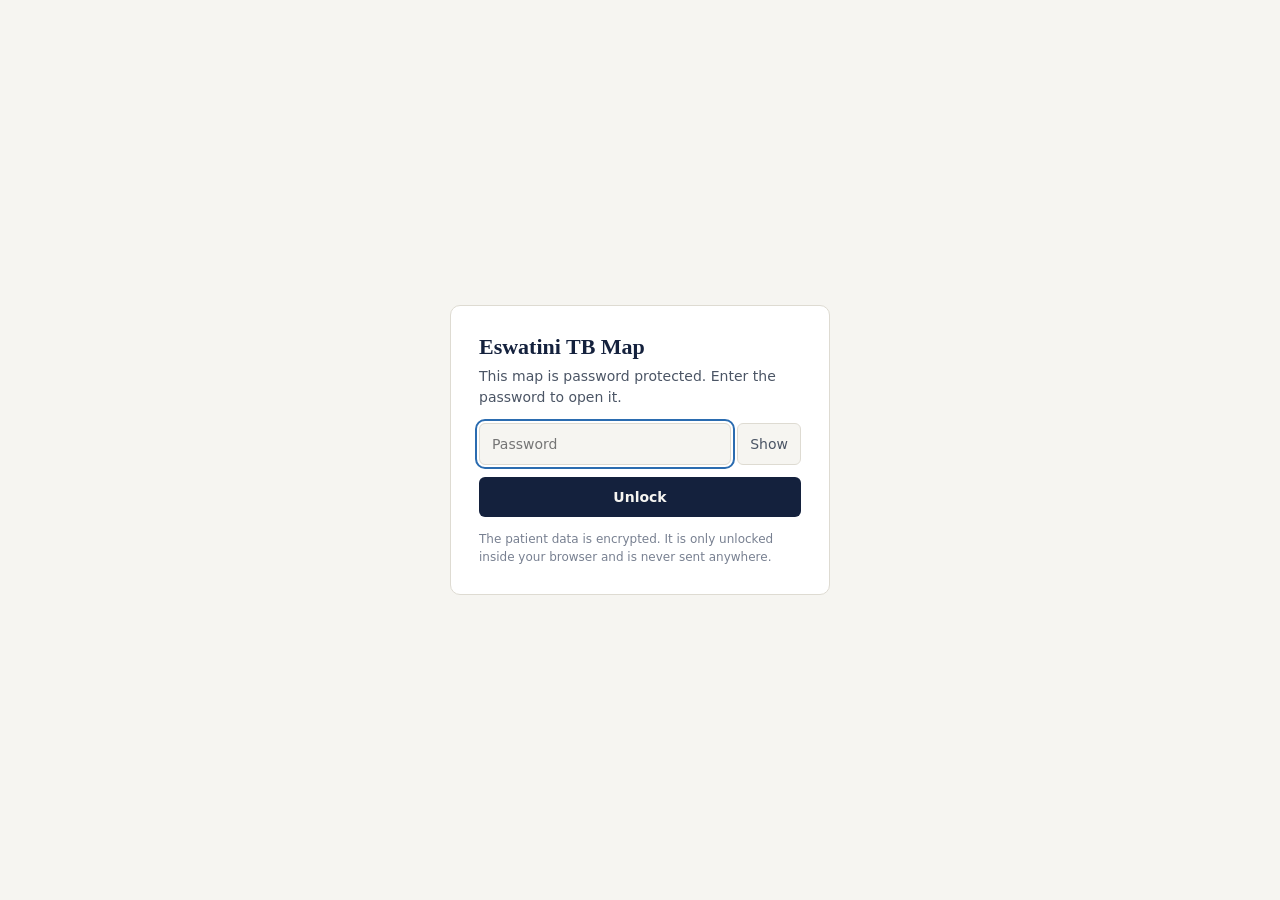
==== index.html @ c099e849 "Turn the TB map into a hostable website with charts - Split the single HTML file into index.html plu" ====
<!doctype html>
<html lang="en">
<head>
<meta charset="utf-8">
<meta name="viewport" content="width=device-width, initial-scale=1">
<meta name="robots" content="noindex, nofollow">
<meta http-equiv="Content-Security-Policy" content="default-src 'self'; script-src 'self'; style-src 'self' 'unsafe-inline'; img-src 'self' data: https://tile.openstreetmap.org; connect-src 'self'; object-src 'none'; base-uri 'self'; form-action 'none'">
<meta name="description" content="Eswatini TB map: where TB patients live and where they died, with charts by region, age, sex, HIV status and TB type.">
<title>Eswatini TB Map</title>
<link rel="icon" href="data:image/svg+xml,%3Csvg xmlns='http://www.w3.org/2000/svg' viewBox='0 0 32 32'%3E%3Ccircle cx='16' cy='16' r='13' fill='%233b8bc4'/%3E%3Ccircle cx='21' cy='12' r='5' fill='%23b3261e'/%3E%3C/svg%3E">
<link rel="stylesheet" href="assets/leaflet/leaflet.css">
<link rel="stylesheet" href="assets/app.css">
<script src="assets/leaflet/leaflet.js" defer></script>
<script src="assets/tb-data.enc.js" defer></script>
<script src="assets/app.js" defer></script>
</head>
<body class="locked">

<div class="lock" id="lockScreen">
  <form class="lock-card" id="lockForm" autocomplete="off">
    <h1>Eswatini TB Map</h1>
    <p>This map is password protected. Enter the password to open it.</p>
    <div class="pw">
      <input type="password" id="lockPassword" placeholder="Password" aria-label="Password" required autofocus>
      <button type="button" class="pw-toggle" id="pwToggle" aria-pressed="false" aria-label="Show password">Show</button>
    </div>
    <button type="submit" id="lockSubmit">Unlock</button>
    <p class="lock-error" id="lockError" role="alert" hidden>That password is not right. Try again.</p>
    <p class="lock-note">The patient data is encrypted. It is only unlocked inside your browser and is never sent anywhere.</p>
  </form>
</div>

<div class="app">
  <aside class="side">
    <div class="side-scroll">
      <div class="head">
        <h1>Eswatini TB Map</h1>
        <button class="btn btn-sm" type="button" id="bLock" title="Lock the map again">Lock</button>
      </div>
      <p class="sub">Where TB patients live and where they died. Click a circle or a bar for details.</p>
      <div class="banner">For internal use by the organisation only. Do not share outside it.</div>

      <div class="seg" role="group" aria-label="What to show">
        <button type="button" data-view="all" aria-pressed="true">All patients</button>
        <button type="button" data-view="deaths" aria-pressed="false">Deaths only</button>
        <button type="button" data-view="alive" aria-pressed="false">Alive only</button>
      </div>

      <div class="kpis" aria-live="polite">
        <div class="kpi"><b id="kPat">0</b><span>patients</span></div>
        <div class="kpi"><b id="kDead">0</b><span>deaths</span></div>
        <div class="kpi"><b id="kRate">0%</b><span>death rate</span></div>
        <div class="kpi"><b id="kLoc">0</b><span>places</span></div>
      </div>

      <div class="sec">Filters</div>
      <div class="chips" id="chips" aria-live="polite"></div>
      <div class="filters">
        <label>Region<select id="fRegion"><option value="">All</option></select></label>
        <label>TB type<select id="fTb"><option value="">All</option><option value="0">Drug-sensitive</option><option value="1">MDR-TB</option></select></label>
        <label>HIV status<select id="fHiv"><option value="">All</option><option value="1">Positive</option><option value="0">Negative</option></select></label>
        <label>Sex<select id="fSex"><option value="">All</option></select></label>
        <label>Age group<select id="fAge"><option value="">All</option></select></label>
        <label>Constituency<select id="fConst"><option value="">All</option></select></label>
      </div>
      <div class="checks">
        <label><input type="checkbox" id="cSpread" checked> Spread stacked areas apart</label>
        <label><input type="checkbox" id="cBase" checked> Show street basemap</label>
      </div>
      <div class="row">
        <button class="btn" type="button" id="bReset">Reset filters</button>
        <button class="btn" type="button" id="bFit">Zoom to all</button>
        <label class="btn" for="fGeo" style="margin:0">Add boundaries (GeoJSON)</label>
        <input type="file" id="fGeo" accept=".geojson,.json,application/geo+json,application/json" hidden>
      </div>
      <div class="row">
        <button class="btn" type="button" id="bCsv">Download summary (CSV)</button>
        <button class="btn" type="button" id="bLink">Copy link to this view</button>
      </div>
      <p class="hint" id="actionNote" aria-live="polite"></p>

      <div class="sec">How to read it</div>
      <div class="legend" id="legend"></div>
      <div class="sizes" id="sizes"></div>

      <div class="sec" id="placesTitle">Biggest places</div>
      <ul class="places" id="places"></ul>
    </div>
    <div class="foot">Everything runs in your browser. No patient data leaves this page. Only the basemap pictures are fetched, and the checkbox above turns them off.</div>
  </aside>

  <main class="mainwrap">
    <div class="tabs" role="tablist" aria-label="View">
      <button type="button" role="tab" id="tabMap" aria-controls="panelMap" aria-selected="true">Map</button>
      <button type="button" role="tab" id="tabCharts" aria-controls="panelCharts" aria-selected="false" tabindex="-1">Charts</button>
    </div>
    <section class="mapwrap" id="panelMap" role="tabpanel" aria-labelledby="tabMap">
      <div id="map" role="application" aria-label="Map of TB patients in Eswatini"></div>
      <div class="mapnote" id="mapNote"></div>
    </section>
    <section class="charts" id="panelCharts" role="tabpanel" aria-labelledby="tabCharts" hidden>
      <div class="charts-head">
        <h2>Patients and deaths by group</h2>
        <p class="sub">Each bar splits the patients in a group into <span class="key"><i class="sw sw-alive"></i>alive</span> and <span class="key"><i class="sw sw-died"></i>died</span>. The death rate is on the right. Click a bar to filter everything by it. Charts follow the filters on the left.</p>
        <p class="sub small">Death rates for groups with fewer than 10 patients are shown in grey because one patient more or less changes them a lot.</p>
      </div>
      <div class="chart-grid" id="chartGrid"></div>
    </section>
  </main>
</div>

<noscript><p style="padding:16px">This map needs JavaScript turned on.</p></noscript>
</body>
</html>
---- assets/leaflet/leaflet.css ----
/* required styles */

.leaflet-pane,
.leaflet-tile,
.leaflet-marker-icon,
.leaflet-marker-shadow,
.leaflet-tile-container,
.leaflet-pane > svg,
.leaflet-pane > canvas,
.leaflet-zoom-box,
.leaflet-image-layer,
.leaflet-layer {
	position: absolute;
	left: 0;
	top: 0;
	}
.leaflet-container {
	overflow: hidden;
	}
.leaflet-tile,
.leaflet-marker-icon,
.leaflet-marker-shadow {
	-webkit-user-select: none;
	   -moz-user-select: none;
	        user-select: none;
	  -webkit-user-drag: none;
	}
/* Prevents IE11 from highlighting tiles in blue */
.leaflet-tile::selection {
	background: transparent;
}
/* Safari renders non-retina tile on retina better with this, but Chrome is worse */
.leaflet-safari .leaflet-tile {
	image-rendering: -webkit-optimize-contrast;
	}
/* hack that prevents hw layers "stretching" when loading new tiles */
.leaflet-safari .leaflet-tile-container {
	width: 1600px;
	height: 1600px;
	-webkit-transform-origin: 0 0;
	}
.leaflet-marker-icon,
.leaflet-marker-shadow {
	display: block;
	}
/* .leaflet-container svg: reset svg max-width decleration shipped in Joomla! (joomla.org) 3.x */
/* .leaflet-container img: map is broken in FF if you have max-width: 100% on tiles */
.leaflet-container .leaflet-overlay-pane svg {
	max-width: none !important;
	max-height: none !important;
	}
.leaflet-container .leaflet-marker-pane img,
.leaflet-container .leaflet-shadow-pane img,
.leaflet-container .leaflet-tile-pane img,
.leaflet-container img.leaflet-image-layer,
.leaflet-container .leaflet-tile {
	max-width: none !important;
	max-height: none !important;
	width: auto;
	padding: 0;
	}

.leaflet-container img.leaflet-tile {
	/* See: https://bugs.chromium.org/p/chromium/issues/detail?id=600120 */
	mix-blend-mode: plus-lighter;
}

.leaflet-container.leaflet-touch-zoom {
	-ms-touch-action: pan-x pan-y;
	touch-action: pan-x pan-y;
	}
.leaflet-container.leaflet-touch-drag {
	-ms-touch-action: pinch-zoom;
	/* Fallback for FF which doesn't support pinch-zoom */
	touch-action: none;
	touch-action: pinch-zoom;
}
.leaflet-container.leaflet-touch-drag.leaflet-touch-zoom {
	-ms-touch-action: none;
	touch-action: none;
}
.leaflet-container {
	-webkit-tap-highlight-color: transparent;
}
.leaflet-container a {
	-webkit-tap-highlight-color: rgba(51, 181, 229, 0.4);
}
.leaflet-tile {
	filter: inherit;
	visibility: hidden;
	}
.leaflet-tile-loaded {
	visibility: inherit;
	}
.leaflet-zoom-box {
	width: 0;
	height: 0;
	-moz-box-sizing: border-box;
	     box-sizing: border-box;
	z-index: 800;
	}
/* workaround for https://bugzilla.mozilla.org/show_bug.cgi?id=888319 */
.leaflet-overlay-pane svg {
	-moz-user-select: none;
	}

.leaflet-pane         { z-index: 400; }

.leaflet-tile-pane    { z-index: 200; }
.leaflet-overlay-pane { z-index: 400; }
.leaflet-shadow-pane  { z-index: 500; }
.leaflet-marker-pane  { z-index: 600; }
.leaflet-tooltip-pane   { z-index: 650; }
.leaflet-popup-pane   { z-index: 700; }

.leaflet-map-pane canvas { z-index: 100; }
.leaflet-map-pane svg    { z-index: 200; }

.leaflet-vml-shape {
	width: 1px;
	height: 1px;
	}
.lvml {
	behavior: url(#default#VML);
	display: inline-block;
	position: absolute;
	}


/* control positioning */

.leaflet-control {
	position: relative;
	z-index: 800;
	pointer-events: visiblePainted; /* IE 9-10 doesn't have auto */
	pointer-events: auto;
	}
.leaflet-top,
.leaflet-bottom {
	position: absolute;
	z-index: 1000;
	pointer-events: none;
	}
.leaflet-top {
	top: 0;
	}
.leaflet-right {
	right: 0;
	}
.leaflet-bottom {
	bottom: 0;
	}
.leaflet-left {
	left: 0;
	}
.leaflet-control {
	float: left;
	clear: both;
	}
.leaflet-right .leaflet-control {
	float: right;
	}
.leaflet-top .leaflet-control {
	margin-top: 10px;
	}
.leaflet-bottom .leaflet-control {
	margin-bottom: 10px;
	}
.leaflet-left .leaflet-control {
	margin-left: 10px;
	}
.leaflet-right .leaflet-control {
	margin-right: 10px;
	}


/* zoom and fade animations */

.leaflet-fade-anim .leaflet-popup {
	opacity: 0;
	-webkit-transition: opacity 0.2s linear;
	   -moz-transition: opacity 0.2s linear;
	        transition: opacity 0.2s linear;
	}
.leaflet-fade-anim .leaflet-map-pane .leaflet-popup {
	opacity: 1;
	}
.leaflet-zoom-animated {
	-webkit-transform-origin: 0 0;
	    -ms-transform-origin: 0 0;
	        transform-origin: 0 0;
	}
svg.leaflet-zoom-animated {
	will-change: transform;
}

.leaflet-zoom-anim .leaflet-zoom-animated {
	-webkit-transition: -webkit-transform 0.25s cubic-bezier(0,0,0.25,1);
	   -moz-transition:    -moz-transform 0.25s cubic-bezier(0,0,0.25,1);
	        transition:         transform 0.25s cubic-bezier(0,0,0.25,1);
	}
.leaflet-zoom-anim .leaflet-tile,
.leaflet-pan-anim .leaflet-tile {
	-webkit-transition: none;
	   -moz-transition: none;
	        transition: none;
	}

.leaflet-zoom-anim .leaflet-zoom-hide {
	visibility: hidden;
	}


/* cursors */

.leaflet-interactive {
	cursor: pointer;
	}
.leaflet-grab {
	cursor: -webkit-grab;
	cursor:    -moz-grab;
	cursor:         grab;
	}
.leaflet-crosshair,
.leaflet-crosshair .leaflet-interactive {
	cursor: crosshair;
	}
.leaflet-popup-pane,
.leaflet-control {
	cursor: auto;
	}
.leaflet-dragging .leaflet-grab,
.leaflet-dragging .leaflet-grab .leaflet-interactive,
.leaflet-dragging .leaflet-marker-draggable {
	cursor: move;
	cursor: -webkit-grabbing;
	cursor:    -moz-grabbing;
	cursor:         grabbing;
	}

/* marker & overlays interactivity */
.leaflet-marker-icon,
.leaflet-marker-shadow,
.leaflet-image-layer,
.leaflet-pane > svg path,
.leaflet-tile-container {
	pointer-events: none;
	}

.leaflet-marker-icon.leaflet-interactive,
.leaflet-image-layer.leaflet-interactive,
.leaflet-pane > svg path.leaflet-interactive,
svg.leaflet-image-layer.leaflet-interactive path {
	pointer-events: visiblePainted; /* IE 9-10 doesn't have auto */
	pointer-events: auto;
	}

/* visual tweaks */

.leaflet-container {
	background: #ddd;
	outline-offset: 1px;
	}
.leaflet-container a {
	color: #0078A8;
	}
.leaflet-zoom-box {
	border: 2px dotted #38f;
	background: rgba(255,255,255,0.5);
	}


/* general typography */
.leaflet-container {
	font-family: "Helvetica Neue", Arial, Helvetica, sans-serif;
	font-size: 12px;
	font-size: 0.75rem;
	line-height: 1.5;
	}


/* general toolbar styles */

.leaflet-bar {
	box-shadow: 0 1px 5px rgba(0,0,0,0.65);
	border-radius: 4px;
	}
.leaflet-bar a {
	background-color: #fff;
	border-bottom: 1px solid #ccc;
	width: 26px;
	height: 26px;
	line-height: 26px;
	display: block;
	text-align: center;
	text-decoration: none;
	color: black;
	}
.leaflet-bar a,
.leaflet-control-layers-toggle {
	background-position: 50% 50%;
	background-repeat: no-repeat;
	display: block;
	}
.leaflet-bar a:hover,
.leaflet-bar a:focus {
	background-color: #f4f4f4;
	}
.leaflet-bar a:first-child {
	border-top-left-radius: 4px;
	border-top-right-radius: 4px;
	}
.leaflet-bar a:last-child {
	border-bottom-left-radius: 4px;
	border-bottom-right-radius: 4px;
	border-bottom: none;
	}
.leaflet-bar a.leaflet-disabled {
	cursor: default;
	background-color: #f4f4f4;
	color: #bbb;
	}

.leaflet-touch .leaflet-bar a {
	width: 30px;
	height: 30px;
	line-height: 30px;
	}
.leaflet-touch .leaflet-bar a:first-child {
	border-top-left-radius: 2px;
	border-top-right-radius: 2px;
	}
.leaflet-touch .leaflet-bar a:last-child {
	border-bottom-left-radius: 2px;
	border-bottom-right-radius: 2px;
	}

/* zoom control */

.leaflet-control-zoom-in,
.leaflet-control-zoom-out {
	font: bold 18px 'Lucida Console', Monaco, monospace;
	text-indent: 1px;
	}

.leaflet-touch .leaflet-control-zoom-in, .leaflet-touch .leaflet-control-zoom-out  {
	font-size: 22px;
	}


/* layers control */

.leaflet-control-layers {
	box-shadow: 0 1px 5px rgba(0,0,0,0.4);
	background: #fff;
	border-radius: 5px;
	}
.leaflet-control-layers-toggle {
	background-image: url(images/layers.png);
	width: 36px;
	height: 36px;
	}
.leaflet-retina .leaflet-control-layers-toggle {
	background-image: url(images/layers-2x.png);
	background-size: 26px 26px;
	}
.leaflet-touch .leaflet-control-layers-toggle {
	width: 44px;
	height: 44px;
	}
.leaflet-control-layers .leaflet-control-layers-list,
.leaflet-control-layers-expanded .leaflet-control-layers-toggle {
	display: none;
	}
.leaflet-control-layers-expanded .leaflet-control-layers-list {
	display: block;
	position: relative;
	}
.leaflet-control-layers-expanded {
	padding: 6px 10px 6px 6px;
	color: #333;
	background: #fff;
	}
.leaflet-control-layers-scrollbar {
	overflow-y: scroll;
	overflow-x: hidden;
	padding-right: 5px;
	}
.leaflet-control-layers-selector {
	margin-top: 2px;
	position: relative;
	top: 1px;
	}
.leaflet-control-layers label {
	display: block;
	font-size: 13px;
	font-size: 1.08333em;
	}
.leaflet-control-layers-separator {
	height: 0;
	border-top: 1px solid #ddd;
	margin: 5px -10px 5px -6px;
	}

/* Default icon URLs */
.leaflet-default-icon-path { /* used only in path-guessing heuristic, see L.Icon.Default */
	background-image: url(images/marker-icon.png);
	}


/* attribution and scale controls */

.leaflet-container .leaflet-control-attribution {
	background: #fff;
	background: rgba(255, 255, 255, 0.8);
	margin: 0;
	}
.leaflet-control-attribution,
.leaflet-control-scale-line {
	padding: 0 5px;
	color: #333;
	line-height: 1.4;
	}
.leaflet-control-attribution a {
	text-decoration: none;
	}
.leaflet-control-attribution a:hover,
.leaflet-control-attribution a:focus {
	text-decoration: underline;
	}
.leaflet-attribution-flag {
	display: inline !important;
	vertical-align: baseline !important;
	width: 1em;
	height: 0.6669em;
	}
.leaflet-left .leaflet-control-scale {
	margin-left: 5px;
	}
.leaflet-bottom .leaflet-control-scale {
	margin-bottom: 5px;
	}
.leaflet-control-scale-line {
	border: 2px solid #777;
	border-top: none;
	line-height: 1.1;
	padding: 2px 5px 1px;
	white-space: nowrap;
	-moz-box-sizing: border-box;
	     box-sizing: border-box;
	background: rgba(255, 255, 255, 0.8);
	text-shadow: 1px 1px #fff;
	}
.leaflet-control-scale-line:not(:first-child) {
	border-top: 2px solid #777;
	border-bottom: none;
	margin-top: -2px;
	}
.leaflet-control-scale-line:not(:first-child):not(:last-child) {
	border-bottom: 2px solid #777;
	}

.leaflet-touch .leaflet-control-attribution,
.leaflet-touch .leaflet-control-layers,
.leaflet-touch .leaflet-bar {
	box-shadow: none;
	}
.leaflet-touch .leaflet-control-layers,
.leaflet-touch .leaflet-bar {
	border: 2px solid rgba(0,0,0,0.2);
	background-clip: padding-box;
	}


/* popup */

.leaflet-popup {
	position: absolute;
	text-align: center;
	margin-bottom: 20px;
	}
.leaflet-popup-content-wrapper {
	padding: 1px;
	text-align: left;
	border-radius: 12px;
	}
.leaflet-popup-content {
	margin: 13px 24px 13px 20px;
	line-height: 1.3;
	font-size: 13px;
	font-size: 1.08333em;
	min-height: 1px;
	}
.leaflet-popup-content p {
	margin: 17px 0;
	margin: 1.3em 0;
	}
.leaflet-popup-tip-container {
	width: 40px;
	height: 20px;
	position: absolute;
	left: 50%;
	margin-top: -1px;
	margin-left: -20px;
	overflow: hidden;
	pointer-events: none;
	}
.leaflet-popup-tip {
	width: 17px;
	height: 17px;
	padding: 1px;

	margin: -10px auto 0;
	pointer-events: auto;

	-webkit-transform: rotate(45deg);
	   -moz-transform: rotate(45deg);
	    -ms-transform: rotate(45deg);
	        transform: rotate(45deg);
	}
.leaflet-popup-content-wrapper,
.leaflet-popup-tip {
	background: white;
	color: #333;
	box-shadow: 0 3px 14px rgba(0,0,0,0.4);
	}
.leaflet-container a.leaflet-popup-close-button {
	position: absolute;
	top: 0;
	right: 0;
	border: none;
	text-align: center;
	width: 24px;
	height: 24px;
	font: 16px/24px Tahoma, Verdana, sans-serif;
	color: #757575;
	text-decoration: none;
	background: transparent;
	}
.leaflet-container a.leaflet-popup-close-button:hover,
.leaflet-container a.leaflet-popup-close-button:focus {
	color: #585858;
	}
.leaflet-popup-scrolled {
	overflow: auto;
	}

.leaflet-oldie .leaflet-popup-content-wrapper {
	-ms-zoom: 1;
	}
.leaflet-oldie .leaflet-popup-tip {
	width: 24px;
	margin: 0 auto;

	-ms-filter: "progid:DXImageTransform.Microsoft.Matrix(M11=0.70710678, M12=0.70710678, M21=-0.70710678, M22=0.70710678)";
	filter: progid:DXImageTransform.Microsoft.Matrix(M11=0.70710678, M12=0.70710678, M21=-0.70710678, M22=0.70710678);
	}

.leaflet-oldie .leaflet-control-zoom,
.leaflet-oldie .leaflet-control-layers,
.leaflet-oldie .leaflet-popup-content-wrapper,
.leaflet-oldie .leaflet-popup-tip {
	border: 1px solid #999;
	}


/* div icon */

.leaflet-div-icon {
	background: #fff;
	border: 1px solid #666;
	}


/* Tooltip */
/* Base styles for the element that has a tooltip */
.leaflet-tooltip {
	position: absolute;
	padding: 6px;
	background-color: #fff;
	border: 1px solid #fff;
	border-radius: 3px;
	color: #222;
	white-space: nowrap;
	-webkit-user-select: none;
	-moz-user-select: none;
	-ms-user-select: none;
	user-select: none;
	pointer-events: none;
	box-shadow: 0 1px 3px rgba(0,0,0,0.4);
	}
.leaflet-tooltip.leaflet-interactive {
	cursor: pointer;
	pointer-events: auto;
	}
.leaflet-tooltip-top:before,
.leaflet-tooltip-bottom:before,
.leaflet-tooltip-left:before,
.leaflet-tooltip-right:before {
	position: absolute;
	pointer-events: none;
	border: 6px solid transparent;
	background: transparent;
	content: "";
	}

/* Directions */

.leaflet-tooltip-bottom {
	margin-top: 6px;
}
.leaflet-tooltip-top {
	margin-top: -6px;
}
.leaflet-tooltip-bottom:before,
.leaflet-tooltip-top:before {
	left: 50%;
	margin-left: -6px;
	}
.leaflet-tooltip-top:before {
	bottom: 0;
	margin-bottom: -12px;
	border-top-color: #fff;
	}
.leaflet-tooltip-bottom:before {
	top: 0;
	margin-top: -12px;
	margin-left: -6px;
	border-bottom-color: #fff;
	}
.leaflet-tooltip-left {
	margin-left: -6px;
}
.leaflet-tooltip-right {
	margin-left: 6px;
}
.leaflet-tooltip-left:before,
.leaflet-tooltip-right:before {
	top: 50%;
	margin-top: -6px;
	}
.leaflet-tooltip-left:before {
	right: 0;
	margin-right: -12px;
	border-left-color: #fff;
	}
.leaflet-tooltip-right:before {
	left: 0;
	margin-left: -12px;
	border-right-color: #fff;
	}

/* Printing */

@media print {
	/* Prevent printers from removing background-images of controls. */
	.leaflet-control {
		-webkit-print-color-adjust: exact;
		print-color-adjust: exact;
		}
	}
---- assets/app.css ----
:root{
  --bg:#f6f5f1; --panel:#ffffff; --ink:#1d2433; --ink2:#4b5565; --ink3:#788091; --line:#dedbd2;
  --blue:#3b8bc4; --amber:#f2a33a; --red:#b3261e; --accent:#14213d; --focus:#2b6cb0;
  --alive:#3b8bc4; --died:#b3261e;
  --font-serif:Georgia,"Times New Roman",serif;
  --font:system-ui,-apple-system,"Segoe UI",Roboto,Helvetica,Arial,sans-serif;
}
@media (prefers-color-scheme: dark){
  :root:not([data-theme="light"]){
    --bg:#14171c; --panel:#1c2027; --ink:#e8eaee; --ink2:#b4bac5; --ink3:#8a92a0; --line:#2e343e;
    --blue:#5aa5da; --amber:#f2b158; --red:#e0584f; --accent:#e8eaee; --focus:#7db3ea;
    --alive:#3987e5; --died:#e0584f;
  }
}
:root[data-theme="dark"]{
  --bg:#14171c; --panel:#1c2027; --ink:#e8eaee; --ink2:#b4bac5; --ink3:#8a92a0; --line:#2e343e;
  --blue:#5aa5da; --amber:#f2b158; --red:#e0584f; --accent:#e8eaee; --focus:#7db3ea;
  --alive:#3987e5; --died:#e0584f;
}
*{box-sizing:border-box}
html,body{height:100%}
body{margin:0;background:var(--bg);color:var(--ink);font:14px/1.45 var(--font)}
h1,h2,h3{font-family:var(--font-serif);font-weight:600;margin:0;color:var(--accent)}
button,select,input{font:inherit;color:inherit}
:focus-visible{outline:2px solid var(--focus);outline-offset:2px}

/* lock screen */
body.locked .app{display:none}
.lock{position:fixed;inset:0;display:grid;place-items:center;background:var(--bg);padding:16px;z-index:5000}
.lock-card{width:min(380px,100%);background:var(--panel);border:1px solid var(--line);border-radius:10px;padding:28px}
.lock-card h1{font-size:22px;margin-bottom:6px}
.lock-card p{color:var(--ink2);margin:0 0 16px}
.lock-card input{width:100%;padding:10px 12px;border:1px solid var(--line);border-radius:6px;background:var(--bg);margin-bottom:12px}
.lock-card button{width:100%;padding:10px;border:0;border-radius:6px;background:var(--accent);color:var(--bg);font-weight:600;cursor:pointer}
.lock-card button:disabled{opacity:.6;cursor:default}
.lock-error{color:var(--red);margin:10px 0 0 !important}

/* layout */
.app{display:grid;grid-template-columns:352px 1fr;height:100vh}
.side{display:flex;flex-direction:column;min-height:0;background:var(--panel);border-right:1px solid var(--line)}
.side-scroll{overflow:auto;padding:18px 18px 12px;flex:1}
.mainwrap{display:flex;flex-direction:column;min-height:0;min-width:0}
.mapwrap{position:relative;min-height:0;flex:1}
.mapwrap[hidden],.charts[hidden]{display:none}
#map{position:absolute;inset:0;background:#e9f0f4}
h1{font-size:22px;line-height:1.2}
.sub{color:var(--ink2);margin:4px 0 14px;font-size:13px}
.banner{font-size:12px;color:var(--ink2);background:var(--bg);border:1px solid var(--line);border-radius:6px;padding:7px 9px;margin-bottom:14px}

.seg{display:grid;grid-template-columns:repeat(3,1fr);border:1px solid var(--line);border-radius:7px;overflow:hidden;margin-bottom:14px}
.seg button{background:transparent;border:0;padding:8px 4px;cursor:pointer;color:var(--ink2);font-size:13px;border-right:1px solid var(--line)}
.seg button:last-child{border-right:0}
.seg button[aria-pressed="true"]{background:var(--accent);color:var(--bg);font-weight:600}

.kpis{display:grid;grid-template-columns:repeat(4,1fr);gap:8px;margin-bottom:16px}
.kpi{border-top:2px solid var(--line);padding-top:6px}
.kpi b{display:block;font-size:22px;line-height:1.1;font-variant-numeric:tabular-nums}
.kpi span{font-size:11.5px;color:var(--ink2)}

.sec{font-size:12px;letter-spacing:.06em;text-transform:uppercase;color:var(--ink3);margin:16px 0 8px}
.filters{display:grid;grid-template-columns:1fr 1fr;gap:8px}
.filters label{display:block;font-size:12px;color:var(--ink2)}
.filters select{width:100%;margin-top:2px;padding:6px 8px;border:1px solid var(--line);border-radius:6px;background:var(--bg)}
.checks{display:grid;gap:6px;margin-top:10px}
.checks label{display:flex;gap:8px;align-items:center;font-size:13px;cursor:pointer}
.row{display:flex;gap:8px;flex-wrap:wrap;margin-top:10px}
.btn{border:1px solid var(--line);background:var(--bg);padding:6px 10px;border-radius:6px;cursor:pointer;font-size:13px}
.btn:hover{border-color:var(--ink3)}

.legend{display:grid;gap:6px;font-size:13px}
.legend .item{display:flex;align-items:center;gap:8px}
.dot{width:12px;height:12px;border-radius:50%;display:inline-block}
.sizes{display:flex;align-items:flex-end;gap:14px;margin-top:8px}
.sizes div{text-align:center;font-size:12px;color:var(--ink2)}
.sizes svg{display:block;margin:0 auto 2px}

.places{list-style:none;margin:0;padding:0}
.places li{margin:0}
.places button{width:100%;display:grid;grid-template-columns:1fr auto;gap:8px;align-items:center;text-align:left;border:0;background:transparent;padding:7px 4px;border-bottom:1px solid var(--line);cursor:pointer}
.places button:hover{background:var(--bg)}
.places .nm{font-size:13px}
.places .nm small{display:block;color:var(--ink3);font-size:11.5px}
.places .bar{display:flex;align-items:center;gap:8px;font-variant-numeric:tabular-nums;font-size:13px}
.places .bar i{display:block;height:6px;border-radius:3px;background:var(--blue)}
.foot{padding:10px 18px;border-top:1px solid var(--line);font-size:11.5px;color:var(--ink3)}

/* map overlays */
.leaflet-container{font:inherit}
.leaflet-popup-content{margin:12px 14px;min-width:210px;color:#1d2433;font-size:13px}
.pop h3{font-size:15px;margin-bottom:2px;color:#14213d}
.pop .meta{color:#4b5565;margin-bottom:8px}
.pop table{border-collapse:collapse;width:100%}
.pop td{padding:2px 0}
.pop td:last-child{text-align:right;font-variant-numeric:tabular-nums;font-weight:600}
.pop .areas{margin-top:8px;color:#4b5565;font-size:12px;max-height:110px;overflow:auto}
.pop .warn{margin-top:8px;font-size:11.5px;color:#788091;font-style:italic}
.mapnote{position:absolute;left:10px;bottom:10px;z-index:900;background:rgba(255,255,255,.92);color:#4b5565;border:1px solid #dedbd2;border-radius:6px;padding:5px 8px;font-size:11.5px;max-width:min(520px,70%)}

@media (max-width:860px){
  .app{grid-template-columns:1fr;grid-template-rows:auto 1fr;height:auto;min-height:100vh}
  .mainwrap{order:-1}
  .mapwrap{height:60vh;flex:none}
  .charts{max-height:none}
  .side{border-right:0}
  .side-scroll{overflow:visible}
}

/* lock screen extras */
.pw{display:flex;gap:6px;margin-bottom:12px}
.pw input{margin-bottom:0 !important}
.lock-card .pw .pw-toggle{width:auto;padding:0 12px;background:var(--bg);color:var(--ink2);border:1px solid var(--line);font-weight:400}
.lock-note{font-size:12px;margin:14px 0 0 !important;color:var(--ink3) !important}

/* sidebar extras */
.head{display:flex;justify-content:space-between;align-items:flex-start;gap:8px}
.btn-sm{padding:3px 9px;font-size:12px}
.hint{font-size:12px;color:var(--ink2);margin:6px 0 0;min-height:1em}
.chips{display:flex;flex-wrap:wrap;gap:6px;margin-bottom:8px}
.chips:empty{display:none}
.chip{display:inline-flex;align-items:center;gap:6px;border:1px solid var(--line);background:var(--bg);border-radius:999px;padding:2px 4px 2px 10px;font-size:12px}
.chip button{border:0;background:transparent;cursor:pointer;color:var(--ink2);padding:0 6px;font-size:14px;line-height:1}
.chip button:hover{color:var(--ink)}

/* tabs */
.tabs{display:flex;gap:2px;padding:8px 10px 0;background:var(--panel);border-bottom:1px solid var(--line)}
.tabs button{border:1px solid transparent;border-bottom:0;background:transparent;padding:7px 16px;border-radius:7px 7px 0 0;cursor:pointer;color:var(--ink2);font-size:13px;margin-bottom:-1px}
.tabs button[aria-selected="true"]{background:var(--bg);border-color:var(--line);color:var(--ink);font-weight:600}

/* charts */
.charts{overflow:auto;padding:18px 20px 28px;flex:1;min-height:0}
.charts-head{max-width:900px;margin-bottom:14px}
.charts-head h2{font-size:19px}
.charts .sub{margin:6px 0 0}
.charts .small{font-size:12px;color:var(--ink3)}
.key{white-space:nowrap}
.sw{display:inline-block;width:10px;height:10px;border-radius:2px;margin:0 4px 0 2px;vertical-align:-1px}
.sw-alive{background:var(--alive)}
.sw-died{background:var(--died)}
.chart-grid{display:grid;grid-template-columns:repeat(auto-fill,minmax(min(420px,100%),1fr));gap:14px}
.chart{background:var(--panel);border:1px solid var(--line);border-radius:10px;padding:14px 14px 10px;min-width:0}
.chart h3{font-family:var(--font);font-size:14px;color:var(--ink);margin-bottom:10px}
.chart h3 small{font-weight:400;color:var(--ink3);margin-left:6px}
.bars{list-style:none;margin:0;padding:0}
.bars li{margin:0}
.bar-row{display:grid;grid-template-columns:minmax(90px,34%) 1fr 52px;gap:10px;align-items:center;width:100%;border:0;background:transparent;padding:5px 4px;border-radius:6px;cursor:pointer;text-align:left}
.bar-row:hover{background:var(--bg)}
.bar-row[aria-pressed="true"]{background:var(--bg);box-shadow:inset 3px 0 0 var(--accent)}
.bar-label{font-size:13px;overflow:hidden;text-overflow:ellipsis;white-space:nowrap}
.bar-label small{display:block;font-size:11.5px;color:var(--ink3)}
.bar-track{display:flex;gap:2px;height:12px;min-width:0}
.bar-track i{display:block;height:100%;min-width:0}
.bar-track i:first-child{border-radius:4px 0 0 4px}
.bar-track i:last-child{border-radius:0 4px 4px 0}
.bar-track i:only-child{border-radius:4px}
.bar-track .a{background:var(--alive)}
.bar-track .d{background:var(--died)}
.bar-rate{font-size:13px;text-align:right;font-variant-numeric:tabular-nums;font-weight:600}
.bar-rate.few{color:var(--ink3);font-weight:400}
.chart .more{font-size:12px;color:var(--ink3);margin:6px 4px 0}
.chart .empty{font-size:13px;color:var(--ink2);padding:6px 4px}
div.bar-row{cursor:default}
div.bar-row:hover{background:transparent}
@media (max-width:520px){.bar-row{grid-template-columns:minmax(110px,44%) 1fr 46px;gap:8px}.bar-label small{white-space:normal}}
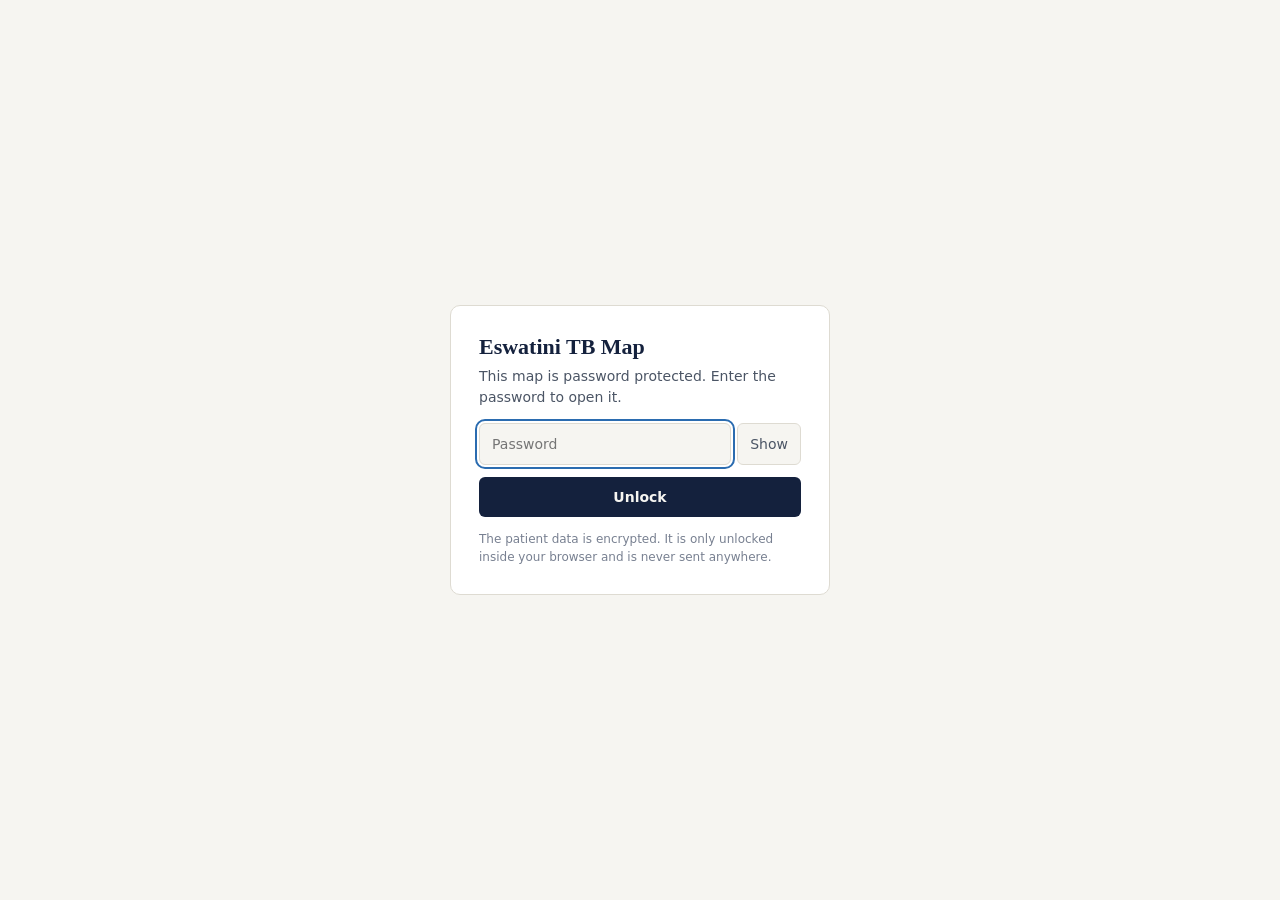
==== commit 41e241ee: "Look and work well on Android phones and tablets - Charts tab on phones/tablets: hide the map's left" ====
--- a/index.html
+++ b/index.html
@@ -3,6 +3,11 @@
 <head>
 <meta charset="utf-8">
 <meta name="viewport" content="width=device-width, initial-scale=1">
+<meta name="theme-color" content="#ffffff" media="(prefers-color-scheme: light)">
+<meta name="theme-color" content="#1c2027" media="(prefers-color-scheme: dark)">
+<meta name="mobile-web-app-capable" content="yes">
+<link rel="manifest" href="manifest.webmanifest">
+<link rel="apple-touch-icon" href="assets/icons/icon-180.png">
 <meta name="robots" content="noindex, nofollow">
 <meta http-equiv="Content-Security-Policy" content="default-src 'self'; script-src 'self'; style-src 'self' 'unsafe-inline'; img-src 'self' data: https://tile.openstreetmap.org; connect-src 'self'; object-src 'none'; base-uri 'self'; form-action 'none'">
 <meta name="description" content="Eswatini TB map: where TB patients live and where they died, with charts by region, age, sex, HIV status and TB type.">
@@ -12,6 +17,8 @@
 <link rel="stylesheet" href="assets/app.css">
 <script src="assets/leaflet/leaflet.js" defer></script>
 <script src="assets/tb-data.enc.js" defer></script>
+<script src="assets/cohort-data.enc.js" defer></script>
+<script src="assets/cohort.js" defer></script>
 <script src="assets/app.js" defer></script>
 </head>
 <body class="locked">
@@ -90,21 +97,157 @@
   </aside>
 
   <main class="mainwrap">
-    <div class="tabs" role="tablist" aria-label="View">
-      <button type="button" role="tab" id="tabMap" aria-controls="panelMap" aria-selected="true">Map</button>
-      <button type="button" role="tab" id="tabCharts" aria-controls="panelCharts" aria-selected="false" tabindex="-1">Charts</button>
+    <div class="tabbar">
+      <div class="tabs" role="tablist" aria-label="View">
+        <button type="button" role="tab" id="tabMap" aria-controls="panelMap" aria-selected="true">Map</button>
+        <button type="button" role="tab" id="tabCharts" aria-controls="panelCharts" aria-selected="false" tabindex="-1">Charts</button>
+      </div>
+      <span class="png-note" id="pngNote" aria-live="polite"></span>
+      <button class="btn btn-sm btn-png" type="button" id="bPng">Download map (PNG)</button>
     </div>
     <section class="mapwrap" id="panelMap" role="tabpanel" aria-labelledby="tabMap">
       <div id="map" role="application" aria-label="Map of TB patients in Eswatini"></div>
       <div class="mapnote" id="mapNote"></div>
     </section>
-    <section class="charts" id="panelCharts" role="tabpanel" aria-labelledby="tabCharts" hidden>
-      <div class="charts-head">
-        <h2>Patients and deaths by group</h2>
-        <p class="sub">Each bar splits the patients in a group into <span class="key"><i class="sw sw-alive"></i>alive</span> and <span class="key"><i class="sw sw-died"></i>died</span>. The death rate is on the right. Click a bar to filter everything by it. Charts follow the filters on the left.</p>
-        <p class="sub small">Death rates for groups with fewer than 10 patients are shown in grey because one patient more or less changes them a lot.</p>
-      </div>
-      <div class="chart-grid" id="chartGrid"></div>
+    <section class="charts cohort" id="panelCharts" role="tabpanel" aria-labelledby="tabCharts" hidden>
+      <form class="co-lock" id="coLock" autocomplete="off" hidden>
+        <h2>Unlock the cohort charts</h2>
+        <p>These charts use the TB patient cohort file, which has its own password. Enter it to view them.</p>
+        <div class="co-lock-row">
+          <input type="password" id="coPassword" placeholder="Cohort password" aria-label="Cohort password" required>
+          <button type="submit" class="btn" id="coSubmit">Unlock</button>
+        </div>
+        <p class="co-lock-error" id="coError" role="alert" hidden>That password is not right. Try again.</p>
+      </form>
+
+      <div class="co-wrap" id="coWrap" hidden>
+        <header class="co-top">
+          <h2>Eswatini TB Patient Cohort</h2>
+          <p class="co-sub" id="coSub"></p>
+        </header>
+
+        <div class="co-deck">
+          <nav class="co-nav" aria-label="Jump to section">
+            <button type="button" data-target="coOverview">Overview</button>
+            <button type="button" data-target="coGeography">Geography</button>
+            <button type="button" data-target="coClinical">Clinical</button>
+            <button type="button" data-target="coDemographics">Demographics</button>
+            <button type="button" data-target="coRisk">Risk factors</button>
+            <button type="button" data-target="coNetwork">Network</button>
+            <button type="button" data-target="coRecords">Patient records</button>
+          </nav>
+          <div class="co-filterbar">
+            <select id="coRegion" aria-label="Region"><option value="">All regions</option></select>
+            <select id="coTb" aria-label="TB type"><option value="">All TB types</option></select>
+            <select id="coHiv" aria-label="HIV status"><option value="">All HIV status</option></select>
+            <select id="coGender" aria-label="Gender"><option value="">All genders</option></select>
+            <select id="coStatus" aria-label="Outcome"><option value="">All outcomes</option></select>
+            <select id="coHelminth" aria-label="Helminth study"><option value="">Helminth: all</option></select>
+            <input type="search" id="coSearch" placeholder="Search ID, area, constituency..." aria-label="Search">
+            <button type="button" class="co-reset" id="coReset">Reset</button>
+            <span class="co-shown" id="coShown"></span>
+          </div>
+        </div>
+
+        <section id="coOverview">
+          <div class="co-head"><h3>Overview</h3><p>What the current filter shows, at a glance</p></div>
+          <div class="co-kpis" id="coKpis"></div>
+        </section>
+
+        <section id="coGeography">
+          <div class="co-head"><h3>Geography</h3><p>Where the cohort lives, and how outcomes differ from region to region</p></div>
+          <div class="co-grid2">
+            <figure class="co-card">
+              <h4>Patients by region</h4><p class="co-cap">How many patients each region has on record</p>
+              <div class="co-barlist" id="coChartRegion"></div>
+              <details class="co-tview"><summary>View as table</summary><table id="coTblRegion"></table></details>
+            </figure>
+            <figure class="co-card">
+              <h4>Regional share</h4><p class="co-cap">The same regions, sized by share of the cohort. Click a legend row to hide it.</p>
+              <div class="co-pie" id="coPieRegion"></div>
+              <details class="co-tview"><summary>View as table</summary><table id="coTblPieRegion"></table></details>
+            </figure>
+          </div>
+          <div class="co-grid2">
+            <figure class="co-card">
+              <h4>Outcome by region</h4><p class="co-cap">Alive and died, split by region. Click a legend item to isolate it.</p>
+              <div class="co-legend" id="coLegendOutcome"></div>
+              <div class="co-barlist" id="coChartOutcome"></div>
+              <details class="co-tview"><summary>View as table</summary><table id="coTblOutcome"></table></details>
+            </figure>
+            <figure class="co-card">
+              <h4>Top constituencies</h4><p class="co-cap">The 12 constituencies with the most patients enrolled</p>
+              <div class="co-barlist" id="coChartConst"></div>
+              <details class="co-tview"><summary>View as table</summary><table id="coTblConst"></table></details>
+            </figure>
+          </div>
+        </section>
+
+        <section id="coClinical">
+          <div class="co-head"><h3>Clinical</h3><p>TB type, HIV status and helminth co-enrollment, as a share of the cohort</p></div>
+          <div class="co-grid4" id="coMeters"></div>
+          <div class="co-grid2">
+            <figure class="co-card">
+              <h4>TB type</h4><p class="co-cap">Drug-sensitive (DSTB) vs. multidrug-resistant (MDR-TB)</p>
+              <div class="co-barlist" id="coChartTb"></div>
+              <details class="co-tview"><summary>View as table</summary><table id="coTblTb"></table></details>
+            </figure>
+            <figure class="co-card">
+              <h4>HIV status</h4><p class="co-cap">Participant HIV status at enrollment</p>
+              <div class="co-barlist" id="coChartHiv"></div>
+              <details class="co-tview"><summary>View as table</summary><table id="coTblHiv"></table></details>
+            </figure>
+          </div>
+        </section>
+
+        <section id="coDemographics">
+          <div class="co-head"><h3>Demographics</h3><p>Gender and age structure of the cohort</p></div>
+          <div class="co-grid2">
+            <figure class="co-card">
+              <h4>Gender</h4><p class="co-cap">Participant gender</p>
+              <div class="co-barlist" id="coChartGender"></div>
+              <details class="co-tview"><summary>View as table</summary><table id="coTblGender"></table></details>
+            </figure>
+            <figure class="co-card">
+              <h4>Age distribution</h4><p class="co-cap">Patients by age group (years)</p>
+              <div class="co-hist" id="coChartAge"></div>
+              <details class="co-tview"><summary>View as table</summary><table id="coTblAge"></table></details>
+            </figure>
+          </div>
+        </section>
+
+        <section id="coRisk">
+          <div class="co-head"><h3>Risk factors</h3><p>Mortality rate by subgroup, sorted highest to lowest</p></div>
+          <figure class="co-card">
+            <h4>Mortality rate by factor</h4><p class="co-cap">Share of patients recorded as "Died" within each subgroup</p>
+            <div class="co-barlist" id="coChartMortality"></div>
+            <details class="co-tview"><summary>View as table</summary><table id="coTblMortality"></table></details>
+          </figure>
+        </section>
+
+        <section id="coNetwork">
+          <div class="co-head"><h3>Network</h3><p>Regions as hubs, constituencies as leaves, each sized by how many patients it holds</p></div>
+          <figure class="co-card">
+            <div class="co-legend" id="coLegendNetwork"></div>
+            <div class="co-net"><svg id="coNetSvg" viewBox="0 0 900 560" preserveAspectRatio="xMidYMid meet" role="img" aria-label="Network of regions and constituencies"></svg></div>
+            <p class="co-cap co-net-hint">Node size = patients enrolled. Drag any node to move it. Hover for details.</p>
+            <details class="co-tview"><summary>View as table</summary><table id="coTblNetwork"></table></details>
+          </figure>
+        </section>
+
+        <section id="coRecords">
+          <div class="co-head"><h3>Patient records</h3><p>Every record in the current filter. Click a column heading to sort.</p></div>
+          <figure class="co-card">
+            <p class="co-cap" id="coRowCount"></p>
+            <div class="co-table-scroll">
+              <table class="co-datatable">
+                <thead><tr id="coTheadRow"></tr></thead>
+                <tbody id="coTbody"></tbody>
+              </table>
+            </div>
+          </figure>
+        </section>
+      </div>
     </section>
   </main>
 </div>
--- a/assets/app.css
+++ b/assets/app.css
@@ -1,7 +1,6 @@
 :root{
   --bg:#f6f5f1; --panel:#ffffff; --ink:#1d2433; --ink2:#4b5565; --ink3:#788091; --line:#dedbd2;
   --blue:#3b8bc4; --amber:#f2a33a; --red:#b3261e; --accent:#14213d; --focus:#2b6cb0;
-  --alive:#3b8bc4; --died:#b3261e;
   --font-serif:Georgia,"Times New Roman",serif;
   --font:system-ui,-apple-system,"Segoe UI",Roboto,Helvetica,Arial,sans-serif;
 }
@@ -9,13 +8,11 @@
   :root:not([data-theme="light"]){
     --bg:#14171c; --panel:#1c2027; --ink:#e8eaee; --ink2:#b4bac5; --ink3:#8a92a0; --line:#2e343e;
     --blue:#5aa5da; --amber:#f2b158; --red:#e0584f; --accent:#e8eaee; --focus:#7db3ea;
-    --alive:#3987e5; --died:#e0584f;
   }
 }
 :root[data-theme="dark"]{
   --bg:#14171c; --panel:#1c2027; --ink:#e8eaee; --ink2:#b4bac5; --ink3:#8a92a0; --line:#2e343e;
   --blue:#5aa5da; --amber:#f2b158; --red:#e0584f; --accent:#e8eaee; --focus:#7db3ea;
-  --alive:#3987e5; --died:#e0584f;
 }
 *{box-sizing:border-box}
 html,body{height:100%}
@@ -36,7 +33,7 @@
 .lock-error{color:var(--red);margin:10px 0 0 !important}
 
 /* layout */
-.app{display:grid;grid-template-columns:352px 1fr;height:100vh}
+.app{display:grid;grid-template-columns:352px 1fr;height:100vh;height:100dvh}
 .side{display:flex;flex-direction:column;min-height:0;background:var(--panel);border-right:1px solid var(--line)}
 .side-scroll{overflow:auto;padding:18px 18px 12px;flex:1}
 .mainwrap{display:flex;flex-direction:column;min-height:0;min-width:0}
@@ -99,8 +96,12 @@
 @media (max-width:860px){
   .app{grid-template-columns:1fr;grid-template-rows:auto 1fr;height:auto;min-height:100vh}
   .mainwrap{order:-1}
-  .mapwrap{height:60vh;flex:none}
-  .charts{max-height:none}
+  .mapwrap{height:60vh;height:60dvh;min-height:300px;flex:none}
+  .charts{max-height:none;overflow:visible;padding:0 14px 32px}
+  /* On stacked layouts the left panel only controls the map, so it is hidden while the Charts tab is open. */
+  body.tab-charts .side{display:none}
+  .co-deck{position:static}
+  .cohort section{scroll-margin-top:12px}
   .side{border-right:0}
   .side-scroll{overflow:visible}
 }
@@ -122,42 +123,193 @@
 .chip button:hover{color:var(--ink)}
 
 /* tabs */
-.tabs{display:flex;gap:2px;padding:8px 10px 0;background:var(--panel);border-bottom:1px solid var(--line)}
+.tabbar{display:flex;align-items:flex-end;gap:10px;padding:8px 10px 0;background:var(--panel);border-bottom:1px solid var(--line)}
+.tabs{display:flex;gap:2px}
+.png-note{margin-left:auto;font-size:12px;color:var(--ink2);padding-bottom:9px;text-align:right}
+.btn-png{margin-bottom:6px;white-space:nowrap}
+.btn-png:disabled{opacity:.6;cursor:default}
+@media (max-width:520px){.png-note{display:none}}
 .tabs button{border:1px solid transparent;border-bottom:0;background:transparent;padding:7px 16px;border-radius:7px 7px 0 0;cursor:pointer;color:var(--ink2);font-size:13px;margin-bottom:-1px}
 .tabs button[aria-selected="true"]{background:var(--bg);border-color:var(--line);color:var(--ink);font-weight:600}
 
-/* charts */
-.charts{overflow:auto;padding:18px 20px 28px;flex:1;min-height:0}
-.charts-head{max-width:900px;margin-bottom:14px}
-.charts-head h2{font-size:19px}
-.charts .sub{margin:6px 0 0}
-.charts .small{font-size:12px;color:var(--ink3)}
-.key{white-space:nowrap}
-.sw{display:inline-block;width:10px;height:10px;border-radius:2px;margin:0 4px 0 2px;vertical-align:-1px}
-.sw-alive{background:var(--alive)}
-.sw-died{background:var(--died)}
-.chart-grid{display:grid;grid-template-columns:repeat(auto-fill,minmax(min(420px,100%),1fr));gap:14px}
-.chart{background:var(--panel);border:1px solid var(--line);border-radius:10px;padding:14px 14px 10px;min-width:0}
-.chart h3{font-family:var(--font);font-size:14px;color:var(--ink);margin-bottom:10px}
-.chart h3 small{font-weight:400;color:var(--ink3);margin-left:6px}
-.bars{list-style:none;margin:0;padding:0}
-.bars li{margin:0}
-.bar-row{display:grid;grid-template-columns:minmax(90px,34%) 1fr 52px;gap:10px;align-items:center;width:100%;border:0;background:transparent;padding:5px 4px;border-radius:6px;cursor:pointer;text-align:left}
-.bar-row:hover{background:var(--bg)}
-.bar-row[aria-pressed="true"]{background:var(--bg);box-shadow:inset 3px 0 0 var(--accent)}
-.bar-label{font-size:13px;overflow:hidden;text-overflow:ellipsis;white-space:nowrap}
-.bar-label small{display:block;font-size:11.5px;color:var(--ink3)}
-.bar-track{display:flex;gap:2px;height:12px;min-width:0}
-.bar-track i{display:block;height:100%;min-width:0}
-.bar-track i:first-child{border-radius:4px 0 0 4px}
-.bar-track i:last-child{border-radius:0 4px 4px 0}
-.bar-track i:only-child{border-radius:4px}
-.bar-track .a{background:var(--alive)}
-.bar-track .d{background:var(--died)}
-.bar-rate{font-size:13px;text-align:right;font-variant-numeric:tabular-nums;font-weight:600}
-.bar-rate.few{color:var(--ink3);font-weight:400}
-.chart .more{font-size:12px;color:var(--ink3);margin:6px 4px 0}
-.chart .empty{font-size:13px;color:var(--ink2);padding:6px 4px}
-div.bar-row{cursor:default}
-div.bar-row:hover{background:transparent}
-@media (max-width:520px){.bar-row{grid-template-columns:minmax(110px,44%) 1fr 46px;gap:8px}.bar-label small{white-space:normal}}
+/* charts tab: TB patient cohort dashboard (everything scoped to .cohort) */
+.charts{overflow:auto;padding:0 20px 40px;flex:1;min-height:0}
+.cohort{
+  --co-surface-1:#fcfcfb; --co-surface-2:#ffffff; --co-plane:#f9f9f7;
+  --co-text:#0b0b0b; --co-text-2:#52514e; --co-muted:#898781;
+  --co-gridline:#e1e0d9; --co-baseline:#c3c2b7; --co-border:rgba(11,11,11,.10);
+  --co-series-1:#2a78d6; --co-series-2:#eb6834; --co-series-3:#1baf7a; --co-series-4:#4a3aa7;
+  --co-good:#0ca30c; --co-critical:#d03b3b; --co-tip-bg:#1a1a19; --co-tip-fg:#ffffff;
+  background:var(--co-plane); color:var(--co-text);
+}
+@media (prefers-color-scheme: dark){
+  :root:not([data-theme="light"]) .cohort, :root:not([data-theme="light"]) .co-tooltip{
+    --co-surface-1:#1a1a19; --co-surface-2:#201f1e; --co-plane:#0d0d0d;
+    --co-text:#ffffff; --co-text-2:#c3c2b7; --co-muted:#898781;
+    --co-gridline:#2c2c2a; --co-baseline:#383835; --co-border:rgba(255,255,255,.10);
+    --co-series-1:#3987e5; --co-series-2:#d95926; --co-series-3:#199e70; --co-series-4:#9085e9;
+    --co-good:#0ca30c; --co-critical:#e66767; --co-tip-bg:#fcfcfb; --co-tip-fg:#0b0b0b;
+  }
+}
+:root[data-theme="dark"] .cohort, :root[data-theme="dark"] .co-tooltip{
+  --co-surface-1:#1a1a19; --co-surface-2:#201f1e; --co-plane:#0d0d0d;
+  --co-text:#ffffff; --co-text-2:#c3c2b7; --co-muted:#898781;
+  --co-gridline:#2c2c2a; --co-baseline:#383835; --co-border:rgba(255,255,255,.10);
+  --co-series-1:#3987e5; --co-series-2:#d95926; --co-series-3:#199e70; --co-series-4:#9085e9;
+  --co-good:#0ca30c; --co-critical:#e66767; --co-tip-bg:#fcfcfb; --co-tip-fg:#0b0b0b;
+}
+.cohort h2,.cohort h3,.cohort h4{font-family:Georgia,"Times New Roman",serif;font-weight:400;color:var(--co-text);margin:0}
+
+/* cohort password form */
+.co-lock{max-width:420px;margin:48px auto;background:var(--co-surface-2);border:1px solid var(--co-border);border-radius:6px;padding:24px}
+.co-lock h2{font-size:20px;margin-bottom:6px}
+.co-lock p{color:var(--co-text-2);font-size:13px;margin:0 0 14px}
+.co-lock-row{display:flex;gap:8px}
+.co-lock input{flex:1;min-width:0;padding:9px 10px;border-radius:4px;border:1px solid var(--co-border);background:var(--co-surface-1);color:var(--co-text);font:inherit}
+.co-lock .btn{background:var(--co-series-1);border-color:var(--co-series-1);color:#fff}
+.co-lock-error{color:var(--co-critical) !important;margin:10px 0 0 !important}
+.co-lock[hidden],.co-wrap[hidden]{display:none}
+
+.co-wrap{max-width:1220px;margin:0 auto;padding-top:20px}
+.co-top h2{font-size:25px;letter-spacing:-.01em;margin-bottom:6px}
+.co-sub{margin:0 0 14px;color:var(--co-text-2);font-size:14px;max-width:70ch}
+
+.co-deck{position:sticky;top:0;z-index:20;background:var(--co-plane);padding:10px 0 12px;margin-bottom:14px;border-bottom:1px solid var(--co-border)}
+.co-nav{display:flex;gap:14px;flex-wrap:wrap;margin-bottom:10px}
+.co-nav button{border:0;background:none;padding:0 0 3px;font:inherit;font-size:12.5px;color:var(--co-text-2);cursor:pointer;border-bottom:1px solid transparent}
+.co-nav button:hover{color:var(--co-text);border-bottom-color:var(--co-series-1)}
+.co-filterbar{display:flex;gap:8px;align-items:center;flex-wrap:wrap;background:var(--co-surface-2);border:1px solid var(--co-border);border-radius:4px;padding:8px 10px}
+.co-filterbar select,.co-filterbar input{padding:7px 9px;border-radius:3px;border:1px solid var(--co-border);background:var(--co-surface-1);color:var(--co-text);font:inherit;font-size:12.5px}
+.co-filterbar input{flex:1 1 200px;min-width:150px}
+.co-reset{padding:7px 12px;border-radius:3px;border:1px solid var(--co-border);background:transparent;color:var(--co-text-2);font:inherit;font-size:12.5px;cursor:pointer}
+.co-reset:hover{color:var(--co-text);border-color:var(--co-series-1)}
+.co-shown{margin-left:auto;font-size:12.5px;color:var(--co-muted);white-space:nowrap}
+
+.cohort section{scroll-margin-top:130px}
+.co-head{margin:30px 0 12px;padding-top:16px;border-top:1px solid var(--co-gridline)}
+#coOverview .co-head{margin-top:4px;padding-top:0;border-top:0}
+.co-head h3{font-size:19px;margin-bottom:3px}
+.co-head p{margin:0;font-size:12.5px;color:var(--co-muted)}
+
+.co-kpis{display:grid;grid-template-columns:repeat(6,1fr);gap:12px 0}
+.co-stat{border-left:1px solid var(--co-border);padding:2px 16px}
+.co-stat:first-child{border-left:0;padding-left:0}
+.co-stat .label{color:var(--co-text-2);font-size:11.5px;text-transform:uppercase;letter-spacing:.04em;margin-bottom:6px}
+.co-stat .value{font-size:26px;font-weight:600;letter-spacing:-.02em;font-variant-numeric:tabular-nums}
+.co-stat .value.good{color:var(--co-good)}
+.co-stat .value.critical{color:var(--co-critical)}
+.co-stat .delta{font-size:12px;color:var(--co-muted);margin-top:4px}
+@media (max-width:1100px){.co-kpis{grid-template-columns:repeat(3,1fr)}.co-stat:nth-child(3n+1){border-left:0;padding-left:0}}
+@media (max-width:560px){.co-kpis{grid-template-columns:repeat(2,1fr)}.co-stat:nth-child(3n+1){border-left:1px solid var(--co-border);padding-left:16px}.co-stat:nth-child(2n+1){border-left:0;padding-left:0}}
+
+.co-grid2{display:grid;grid-template-columns:1fr 1fr;gap:16px}
+.co-grid4{display:grid;grid-template-columns:repeat(4,1fr);gap:16px}
+@media (max-width:1100px){.co-grid2{grid-template-columns:1fr}.co-grid4{grid-template-columns:repeat(2,1fr)}}
+@media (max-width:520px){.co-grid4{grid-template-columns:1fr}}
+.co-card{background:var(--co-surface-2);border:1px solid var(--co-border);border-radius:4px;padding:16px 18px 14px;margin:0 0 16px;min-width:0}
+.co-card h4{font-size:16px;margin-bottom:3px}
+.co-cap{font-size:12px;color:var(--co-muted);margin:0 0 12px}
+
+.co-legend{display:flex;gap:12px;margin-bottom:10px;flex-wrap:wrap}
+.co-legend .item{display:flex;align-items:center;gap:6px;font-size:12.5px;color:var(--co-text-2);background:none;border:0;font:inherit;padding:2px 4px;border-radius:5px}
+.co-legend button.item{cursor:pointer}
+.co-legend button.item:hover{background:var(--co-plane)}
+.co-legend .item.off{opacity:.35}
+.cohort .swatch{width:10px;height:10px;border-radius:2px;display:inline-block;flex:0 0 auto}
+
+.co-barlist{display:flex;flex-direction:column;gap:4px}
+.co-barrow{display:grid;grid-template-columns:150px 1fr auto;align-items:center;gap:8px;min-height:24px}
+.co-barrow .rlabel{font-size:12.5px;color:var(--co-text-2);text-align:right;white-space:nowrap;overflow:hidden;text-overflow:ellipsis}
+.co-barrow .track{position:relative;height:20px}
+.co-barrow .bseg{position:absolute;top:0;height:20px;border-radius:4px;cursor:pointer;box-shadow:0 0 0 1px var(--co-surface-2)}
+.co-barrow .bseg:hover,.co-barrow .bseg:focus-visible{filter:brightness(1.12);outline:none}
+.co-barrow .val{font-size:12.5px;color:var(--co-text-2);font-variant-numeric:tabular-nums;white-space:nowrap;text-align:right}
+@media (max-width:520px){.co-barrow{grid-template-columns:96px 1fr auto}}
+
+.co-tview{margin-top:10px}
+.co-tview summary{cursor:pointer;font-size:12px;color:var(--co-text-2)}
+.co-tview table{width:100%;border-collapse:collapse;margin-top:8px;font-size:12.5px}
+.co-tview th,.co-tview td{text-align:left;padding:5px 8px;border-bottom:1px solid var(--co-gridline)}
+.co-tview th{color:var(--co-muted);font-weight:500}
+.co-tview td{font-variant-numeric:tabular-nums}
+
+.co-hist{display:flex;align-items:flex-end;gap:10px;height:160px;padding-top:20px}
+.co-hist .col{flex:1;display:flex;flex-direction:column;align-items:center;justify-content:flex-end;height:100%}
+.co-hist .bar{width:100%;max-width:46px;border-radius:4px 4px 0 0;background:var(--co-series-1);position:relative;cursor:pointer}
+.co-hist .bar:hover,.co-hist .bar:focus-visible{filter:brightness(1.12);outline:none}
+.co-hist .n{position:absolute;top:-18px;left:0;right:0;text-align:center;font-size:11.5px;color:var(--co-text-2)}
+.co-hist .glabel{margin-top:8px;font-size:11.5px;color:var(--co-muted)}
+
+.co-pie{display:flex;gap:22px;align-items:center;flex-wrap:wrap}
+.co-pie svg{flex:0 0 auto}
+.co-pie .pielegend{display:flex;flex-direction:column;gap:6px;flex:1;min-width:150px}
+.co-pie .prow{display:flex;align-items:center;gap:8px;font:inherit;font-size:12.5px;color:var(--co-text-2);background:none;border:0;padding:3px 4px;border-radius:4px;cursor:pointer;text-align:left}
+.co-pie .prow:hover{background:var(--co-plane)}
+.co-pie .prow .n{margin-left:auto;font-variant-numeric:tabular-nums;color:var(--co-text)}
+.co-pie .prow.off{opacity:.35}
+.cohort path.slice{cursor:pointer}
+.cohort path.slice:hover,.cohort path.slice:focus-visible{filter:brightness(1.1);outline:none}
+
+.co-meter{text-align:center}
+.co-meter svg{display:block;margin:0 auto}
+.co-meter .mval{font-size:22px;font-weight:600;font-variant-numeric:tabular-nums}
+.co-meter .mlabel{font-size:12px;color:var(--co-text-2);margin-top:6px}
+.co-meter .msub{font-size:11px;color:var(--co-muted)}
+
+.co-net{border:1px solid var(--co-border);border-radius:8px;background:var(--co-surface-1);overflow:hidden}
+.co-net svg{display:block;width:100%;height:auto;touch-action:pan-x pan-y}
+.co-net-node circle{cursor:grab}
+.co-net-link{stroke-opacity:.5}
+.co-net-labelbg{fill:var(--co-surface-1);opacity:.85}
+.co-net-hub{font-size:11.5px;font-weight:600;fill:var(--co-text);pointer-events:none}
+.co-net-empty{fill:var(--co-muted);font-size:13px}
+.co-net-hint{margin:8px 0 0}
+
+.co-table-scroll{max-height:520px;overflow:auto;border:1px solid var(--co-border);border-radius:8px}
+.co-datatable{width:100%;border-collapse:collapse;font-size:13px}
+.co-datatable thead th{text-align:left;border-bottom:1px solid var(--co-baseline);position:sticky;top:0;background:var(--co-surface-2);padding:0}
+.co-datatable thead th button{width:100%;text-align:left;padding:8px 10px;background:none;border:0;font:inherit;font-weight:600;color:var(--co-text-2);cursor:pointer;white-space:nowrap}
+.co-datatable thead th button:hover{color:var(--co-text)}
+.co-datatable .arrow{font-size:10px;color:var(--co-muted)}
+.co-datatable tbody td{padding:7px 10px;border-bottom:1px solid var(--co-gridline);white-space:nowrap;font-variant-numeric:tabular-nums}
+.co-datatable tbody tr:hover{background:var(--co-plane)}
+.co-pill{display:inline-flex;align-items:center;gap:5px;font-size:12.5px}
+.co-pill::before{content:"";width:7px;height:7px;border-radius:50%;display:inline-block}
+.co-pill.alive{color:var(--co-good)}
+.co-pill.alive::before{background:var(--co-good)}
+.co-pill.died{color:var(--co-critical)}
+.co-pill.died::before{background:var(--co-critical)}
+
+.co-tooltip{
+  --co-tip-bg:#1a1a19; --co-tip-fg:#ffffff;
+  position:fixed;z-index:6000;pointer-events:none;background:var(--co-tip-bg);color:var(--co-tip-fg);border-radius:8px;padding:8px 10px;font-size:12.5px;
+  box-shadow:0 4px 16px rgba(0,0,0,.25);max-width:240px;opacity:0;transform:translateY(4px);transition:opacity .08s,transform .08s}
+.co-tooltip.show{opacity:1;transform:translateY(0)}
+.co-tooltip .t-title{font-weight:600;margin-bottom:3px}
+.co-tooltip .t-row{display:flex;align-items:center;gap:6px}
+.co-tooltip .t-key{width:9px;height:3px;border-radius:2px;flex:0 0 auto}
+.co-tooltip .t-val{font-weight:600;margin-left:auto;padding-left:10px}
+
+/* phones held sideways: keep the map usable but leave a strip to scroll the page */
+@media (max-width:860px) and (orientation:landscape) and (max-height:500px){
+  .mapwrap{height:78vh;height:78dvh;min-height:240px}
+}
+/* tablets in portrait: use the width for the panel under the map */
+@media (min-width:600px) and (max-width:860px){
+  .filters{grid-template-columns:repeat(3,1fr)}
+  .side-scroll{padding:18px 24px 12px}
+}
+/* touch screens: bigger targets */
+@media (pointer:coarse){
+  .btn{min-height:40px}
+  .btn-sm{min-height:34px}
+  .tabs button{padding:10px 18px}
+  .filters select{min-height:40px}
+  .seg button{padding:11px 4px}
+  .co-nav{gap:6px 14px}
+  .co-nav button{padding:8px 2px}
+  .co-filterbar select,.co-filterbar input,.co-reset{min-height:40px}
+  .co-legend .item,.co-pie .prow{padding:6px 6px}
+  .co-tview summary{padding:6px 0}
+  .leaflet-touch .leaflet-bar a{width:36px;height:36px;line-height:36px}
+}
